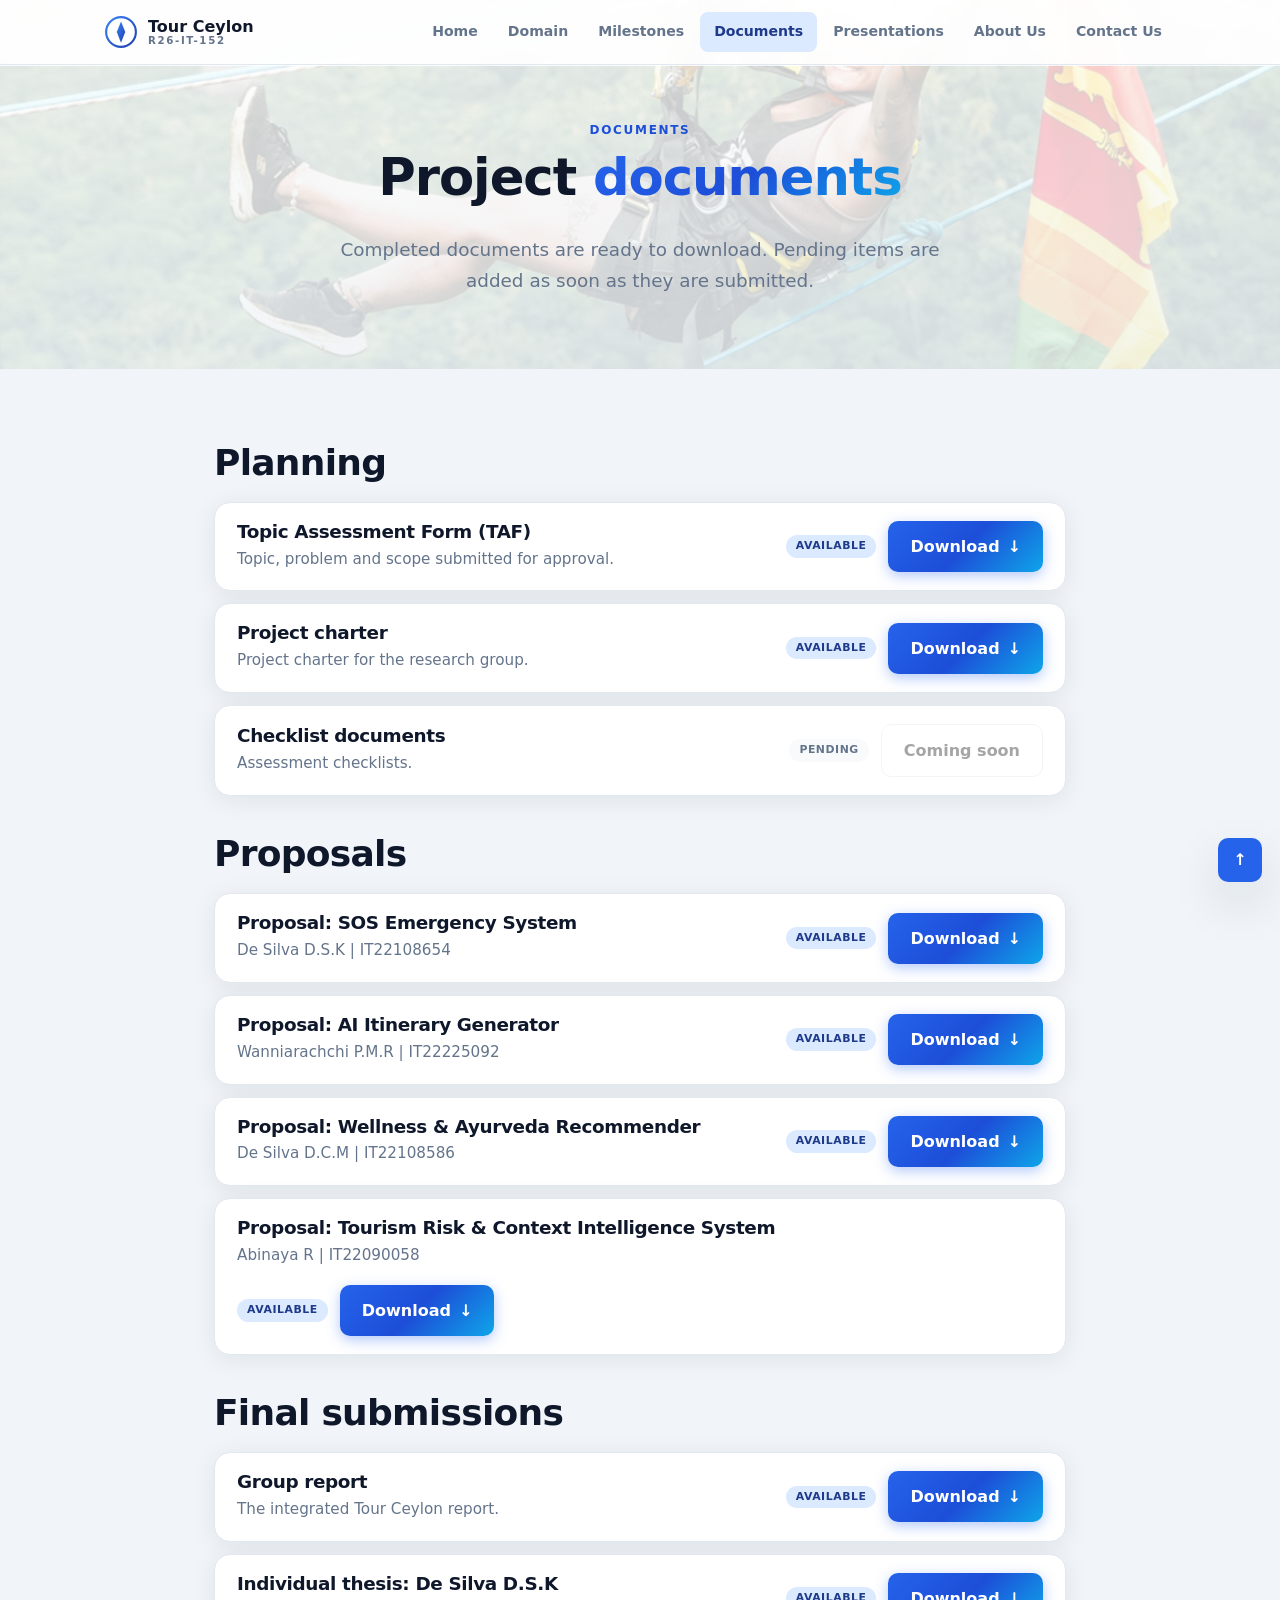
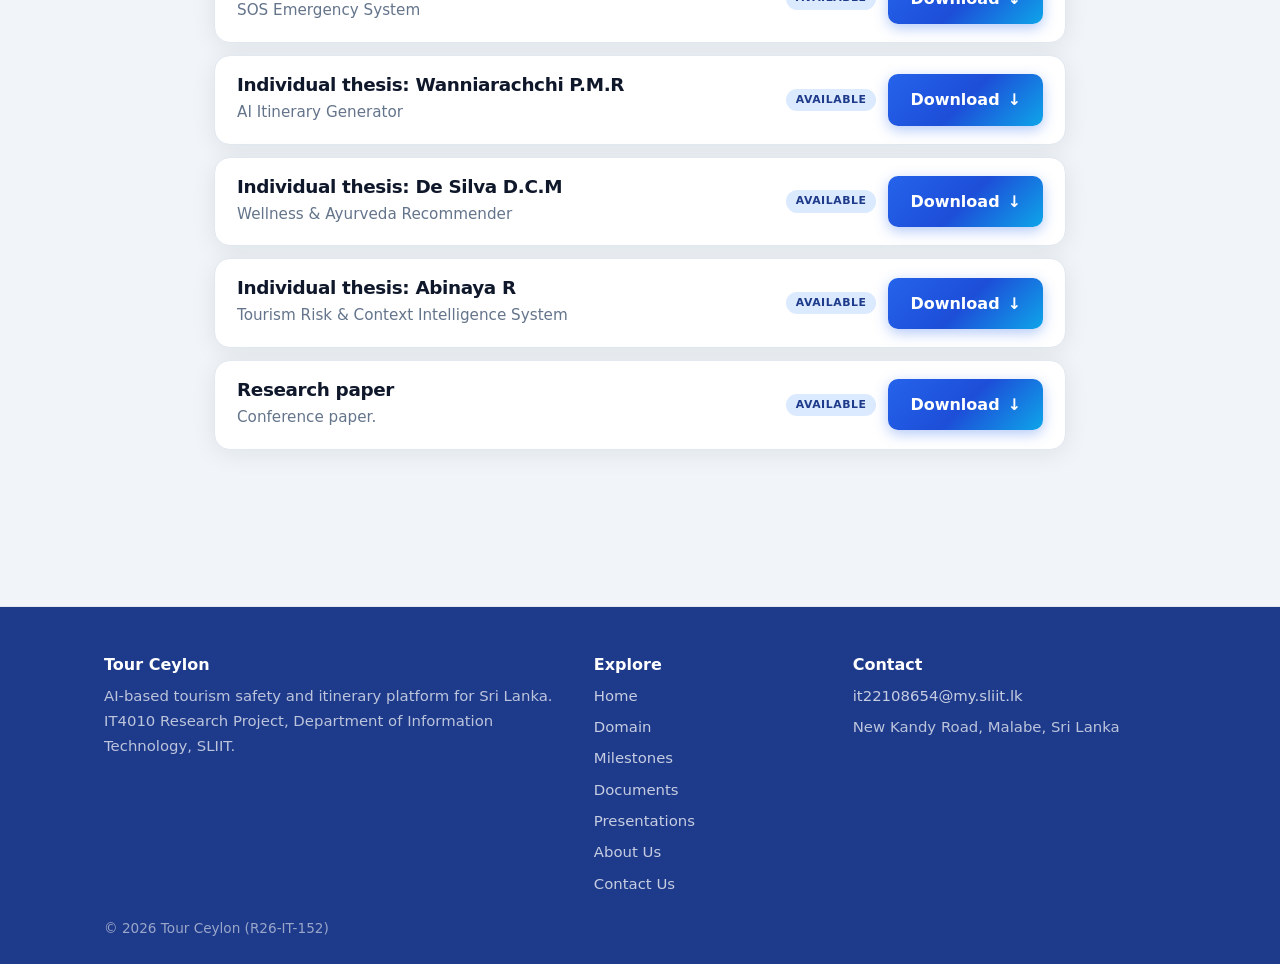
==== documents.html @ 3b264a76 "Tour Ceylon R26-IT-152 academic website" ====
<!DOCTYPE html>
<html lang="en">
<head>
<meta charset="utf-8">
<meta name="viewport" content="width=device-width, initial-scale=1">
<meta name="description" content="Download the Tour Ceylon proposal reports, project documents, individual theses and group report.">
<meta name="theme-color" content="#1d4ed8">
<title>Documents | Tour Ceylon</title>
<link rel="stylesheet" href="css/style.css">
</head>
<body id="top">
<a class="skip" href="#main">Skip to content</a>
<div class="progress" aria-hidden="true"></div>
<input type="checkbox" id="nav-toggle" class="nav-toggle" aria-label="Open or close the menu">
<header class="site-header"><div class="bar">
<a class="brand" href="index.html"><span class="brand-mark"><svg viewBox="0 0 32 32" aria-hidden="true"><defs><linearGradient id="lg" x1="0" y1="0" x2="1" y2="1"><stop offset="0" stop-color="#3b82f6"/><stop offset="1" stop-color="#1e40af"/></linearGradient></defs><circle cx="16" cy="16" r="14" fill="none" stroke="url(#lg)" stroke-width="2"/><path d="M16 6l4 10-4 10-4-10z" fill="url(#lg)"/></svg></span><span class="brand-text">Tour Ceylon<small>R26-IT-152</small></span></a>
<label for="nav-toggle" class="burger"><span></span><span></span><span></span></label>
<nav class="main-nav" aria-label="Main navigation">
<a href="index.html">Home</a>
<a href="domain.html">Domain</a>
<a href="milestones.html">Milestones</a>
<a href="documents.html" class="active" aria-current="page">Documents</a>
<a href="presentations.html">Presentations</a>
<a href="about.html">About Us</a>
<a href="contact.html">Contact Us</a>
</nav>
</div></header>
<main id="main">
<section class="page-hero page-hero-photo page-hero-documents"><div class="page-hero-overlay"></div>
<div class="wrap"><p class="kicker rise">Documents</p><h1 class="rise rise-d1">Project <span class="grad-text">documents</span></h1>
<p class="lead rise rise-d2">Completed documents are ready to download. Pending items are added as soon as they are submitted.</p></div></section>



<section class="block block-tight"><div class="wrap wrap-medium">
<h2 class="reveal">Planning</h2><div class="doc-list"><div class="card doc-row"><div><h3>Topic Assessment Form (TAF)</h3><p class="sub">Topic, problem and scope submitted for approval.</p></div><div class="doc-actions"><span class="chip-s s-done">Available</span><a class="btn" href="files/TAF.pdf" download>Download <span class="arr">&darr;</span></a></div></div>
<div class="card doc-row"><div><h3>Project charter</h3><p class="sub">Project charter for the research group.</p></div><div class="doc-actions"><span class="chip-s s-done">Available</span><a class="btn" href="files/Project_Charter.pdf" download>Download <span class="arr">&darr;</span></a></div></div>
<div class="card doc-row"><div><h3>Checklist documents</h3><p class="sub">Assessment checklists.</p></div><div class="doc-actions"><span class="chip-s s-pend">Pending</span><a class="btn ghost" aria-disabled="true" href="#">Coming soon</a></div></div></div>

<h2 class="reveal">Proposals</h2><div class="doc-list">

<div class="card doc-row"><div><h3>Proposal: SOS Emergency System</h3><p class="sub">De Silva D.S.K | IT22108654</p></div><div class="doc-actions"><span class="chip-s s-done">Available</span><a class="btn" href="files/Proposal_De_Silva_DSK.pdf" download>Download <span class="arr">&darr;</span></a></div></div>

<div class="card doc-row"><div><h3>Proposal: AI Itinerary Generator</h3><p class="sub">Wanniarachchi P.M.R | IT22225092</p></div><div class="doc-actions"><span class="chip-s s-done">Available</span><a class="btn" href="files/Proposal_Wanniarachchi_PMR.pdf" download>Download <span class="arr">&darr;</span></a></div></div>

<div class="card doc-row"><div><h3>Proposal: Wellness &amp; Ayurveda Recommender</h3><p class="sub">De Silva D.C.M | IT22108586</p></div><div class="doc-actions"><span class="chip-s s-done">Available</span><a class="btn" href="files/Proposal_De_Silva_DCM.pdf" download>Download <span class="arr">&darr;</span></a></div></div>

<div class="card doc-row"><div><h3>Proposal: Tourism Risk &amp; Context Intelligence System</h3><p class="sub">Abinaya R | IT22090058</p></div><div class="doc-actions"><span class="chip-s s-done">Available</span><a class="btn" href="files/Proposal_Abinaya_R.pdf" download>Download <span class="arr">&darr;</span></a></div></div>

</div>

<h2 class="reveal">Final submissions</h2><div class="doc-list"><div class="card doc-row"><div><h3>Group report</h3><p class="sub">The integrated Tour Ceylon report.</p></div><div class="doc-actions"><span class="chip-s s-done">Available</span><a class="btn" href="files/R26-IT-152_Group_Draft.pdf" download>Download <span class="arr">&darr;</span></a></div></div>

<div class="card doc-row"><div><h3>Individual thesis: De Silva D.S.K</h3><p class="sub">SOS Emergency System</p></div><div class="doc-actions"><span class="chip-s s-done">Available</span><a class="btn" href="files/IT22108654_De_Silva_D.S.K_Final_Thesis.pdf" download>Download <span class="arr">&darr;</span></a></div></div>

<div class="card doc-row"><div><h3>Individual thesis: Wanniarachchi P.M.R</h3><p class="sub">AI Itinerary Generator</p></div><div class="doc-actions"><span class="chip-s s-done">Available</span><a class="btn" href="files/IT22225092_Wanniarachchi_P.M.R_Final_Thesis.pdf" download>Download <span class="arr">&darr;</span></a></div></div>

<div class="card doc-row"><div><h3>Individual thesis: De Silva D.C.M</h3><p class="sub">Wellness &amp; Ayurveda Recommender</p></div><div class="doc-actions"><span class="chip-s s-done">Available</span><a class="btn" href="files/IT22108586_De_Silva_D.C.M_Final_Thesis.pdf" download>Download <span class="arr">&darr;</span></a></div></div>

<div class="card doc-row"><div><h3>Individual thesis: Abinaya R</h3><p class="sub">Tourism Risk &amp; Context Intelligence System</p></div><div class="doc-actions"><span class="chip-s s-done">Available</span><a class="btn" href="files/IT22090058_Abinaya_R_Final_Thesis.pdf" download>Download <span class="arr">&darr;</span></a></div></div>

<div class="card doc-row"><div><h3>Research paper</h3><p class="sub">Conference paper.</p></div><div class="doc-actions"><span class="chip-s s-done">Available</span><a class="btn" href="files/Research_Paper.pdf" download>Download <span class="arr">&darr;</span></a></div></div></div>
</div></section>




</main>
<a class="to-top" href="#top" aria-label="Back to top">&uarr;</a>
<footer class="site-footer"><div class="foot">
<div class="foot-col"><strong>Tour Ceylon</strong><span>AI-based tourism safety and itinerary platform for Sri Lanka. IT4010 Research Project, Department of Information Technology, SLIIT.</span></div>
<div class="foot-col"><strong>Explore</strong><a href="index.html">Home</a>
<a href="domain.html">Domain</a>
<a href="milestones.html">Milestones</a>
<a href="documents.html">Documents</a>
<a href="presentations.html">Presentations</a>
<a href="about.html">About Us</a>
<a href="contact.html">Contact Us</a></div>
<div class="foot-col"><strong>Contact</strong><a href="mailto:it22108654@my.sliit.lk">it22108654@my.sliit.lk</a><span>New Kandy Road, Malabe, Sri Lanka</span></div>
</div><div class="copy">&copy; 2026 Tour Ceylon (R26-IT-152)</div></footer>
</body>
</html>
---- css/style.css ----
@view-transition{navigation:auto}
@property --n{syntax:"<integer>";inherits:false;initial-value:0}
@property --angle{syntax:"<angle>";inherits:false;initial-value:0deg}
:root{
--bg:#f1f5f9;
--bg2:#ffffff;
--surface:#ffffff;
--surface-2:#f8fafc;
--line:#e2e8f0;
--text:#0f172a;
--muted:#64748b;
--accent-text:#1d4ed8;
--blue:#2563eb;
--blue-dark:#1e3a8a;
--blue-light:#dbeafe;
--teal:#0ea5e9;
--amber:#d97706;
--rose:#e11d48;
--violet:#6366f1;
--grad:linear-gradient(135deg,#2563eb 0%,#1d4ed8 50%,#0ea5e9 100%);
--radius:16px;
--shadow:0 4px 24px rgba(15,23,42,.08);
--shadow-lg:0 20px 50px rgba(15,23,42,.12);
--ease:cubic-bezier(.2,.8,.2,1);
--header-h:72px;
color-scheme:light
}
*,*::before,*::after{box-sizing:border-box}
html{scroll-behavior:smooth;scroll-padding-top:100px}
body{margin:0;font-family:"Segoe UI Variable Text","Segoe UI",system-ui,-apple-system,Roboto,Helvetica,Arial,sans-serif;background:var(--bg);color:var(--text);line-height:1.7;overflow-x:hidden}
main{display:block;padding-top:var(--header-h)}
img,svg{max-width:100%}
a{color:var(--accent-text)}
h1,h2,h3{line-height:1.2;letter-spacing:-.02em;margin:0 0 .5em;color:var(--text)}
h2{font-size:clamp(1.55rem,3.5vw,2.25rem)}
h3{font-size:1.15rem}
p{margin:0 0 1em}
ul{padding-left:1.2em}
li{margin:.45em 0}
.wrap{max-width:1120px;margin:auto;padding:0 24px}
section.block{padding:72px 0}
.kicker{color:var(--accent-text);font-weight:700;letter-spacing:.14em;text-transform:uppercase;font-size:.75rem;margin:0 0 .55em}
.sub{color:var(--muted);max-width:680px}
.sub.center{margin-left:auto;margin-right:auto;text-align:center}
.skip{position:absolute;left:-999px;top:8px;z-index:120;background:var(--bg2);color:var(--text);padding:8px 14px;border-radius:8px;border:1px solid var(--line)}
.skip:focus{left:8px}
.todo{background:#fffbeb;border:1px dashed #f59e0b;color:#b45309;padding:1px 9px;border-radius:7px;font-size:.84em;font-weight:600}

/* utilities (no inline styles in HTML) */
.rise-d1{--d:1}
.rise-d2{--d:2}
.rise-d3{--d:3}
.block-tight{padding-top:24px}
.block-flush-top{padding-top:0}
.block-flush{padding-top:0}
.section-gap{margin-top:3.5rem}
.section-gap-sm{margin-top:1rem}
.card-spaced{margin-top:16px}
.todo-block{margin-top:14px}
.wrap.wrap-narrow{max-width:860px}
.wrap.wrap-medium{max-width:900px}
.team-spaced{margin-top:20px}
.team-supervisors{margin-top:20px;max-width:620px}
.chips-spaced{margin-top:14px}
.contact-aside{display:grid;gap:18px;align-content:start}
.count-to-4{--to:4}
.count-to-197{--to:197}
.card-accent-1{--c:#2563eb}
.card-accent-2{--c:#0ea5e9}
.card-accent-3{--c:#6366f1}
.card-accent-4{--c:#14b8a6}

/* scroll progress */
.progress{position:fixed;inset:0 0 auto 0;height:3px;background:var(--grad);transform-origin:0 50%;transform:scaleX(0);z-index:110}
@supports (animation-timeline:scroll()){.progress{animation:grow linear both;animation-timeline:scroll(root)}@keyframes grow{to{transform:scaleX(1)}}}

/* header */
.site-header{position:fixed;top:0;left:0;right:0;z-index:100;background:rgba(255,255,255,.92);backdrop-filter:blur(12px);-webkit-backdrop-filter:blur(12px);border-bottom:1px solid var(--line);box-shadow:0 1px 0 rgba(255,255,255,.8)}
.bar{max-width:1120px;margin:auto;display:flex;align-items:center;justify-content:space-between;gap:12px;padding:12px 24px}
.brand{display:flex;align-items:center;gap:10px;color:var(--text);text-decoration:none;font-weight:800}
.brand-mark svg{width:34px;height:34px;display:block}
.brand-text{line-height:1.1}
.brand-text small{display:block;font-weight:600;font-size:.64rem;letter-spacing:.16em;color:var(--muted)}
.main-nav{display:flex;gap:2px;flex-wrap:wrap;justify-content:flex-end}
.main-nav a{position:relative;padding:8px 14px;border-radius:8px;color:var(--muted);text-decoration:none;font-size:.88rem;font-weight:600;transition:color .2s,background .2s}
.main-nav a:hover,.main-nav a.active{color:var(--blue-dark);background:var(--blue-light)}
.nav-toggle{position:absolute;opacity:0;pointer-events:none}
.burger{display:none;width:44px;height:44px;border-radius:10px;cursor:pointer;flex-direction:column;justify-content:center;align-items:center;gap:5px;background:var(--surface-2);border:1px solid var(--line)}
.burger span{display:block;width:20px;height:2px;background:var(--text);border-radius:2px;transition:transform .35s var(--ease),opacity .2s}
.nav-toggle:focus-visible~.site-header .burger{outline:2px solid var(--blue)}
@media(max-width:900px){
.burger{display:flex}
.main-nav{position:absolute;top:calc(100% + 0px);left:0;right:0;flex-direction:column;padding:12px 16px 16px;background:var(--bg2);border-bottom:1px solid var(--line);box-shadow:var(--shadow-lg);opacity:0;visibility:hidden;transform:translateY(-8px);transition:all .3s var(--ease)}
.main-nav a{padding:12px 16px}
.nav-toggle:checked~.site-header .main-nav{opacity:1;visibility:visible;transform:none}
.nav-toggle:checked~.site-header .burger span:nth-child(1){transform:translateY(7px) rotate(45deg)}
.nav-toggle:checked~.site-header .burger span:nth-child(2){opacity:0}
.nav-toggle:checked~.site-header .burger span:nth-child(3){transform:translateY(-7px) rotate(-45deg)}
}

/* heroes & photo backgrounds */
.hero,.page-hero{position:relative;display:grid;place-items:center;text-align:center;overflow:hidden;isolation:isolate;color:var(--text)}
.hero{min-height:calc(100svh - var(--header-h));padding:80px 24px 72px;margin-top:calc(-1 * var(--header-h))}
.page-hero{padding:56px 24px 48px;margin-top:calc(-1 * var(--header-h));padding-top:calc(var(--header-h) + 48px)}
.hero-photo,.page-hero-photo,.section-photo,.cta-photo{background-size:cover;background-position:center;background-repeat:no-repeat}
.hero-photo{background-image:url(../images/bg/homebg.jpeg);background-position:center 35%}
.page-hero-photo{background-image:url(../images/bg/img.jpeg)}
.page-hero-milestones{background-image:url(../images/bg/milstone.png)}
.page-hero-documents{background-image:url(../images/bg/doc.jpeg)}
.page-hero-about{background-image:url(../images/bg/about.jpeg)}
.page-hero-contact{background-image:url(../images/bg/contact.jpeg)}
.section-photo{position:relative;isolation:isolate;overflow:hidden;background-image:url(../images/bg/features.jpg)}
.cta-photo{position:relative;isolation:isolate;overflow:hidden}
.cta-photo{background-image:url(../images/bg/cta.jpg)}
.hero-overlay,.page-hero-overlay,.section-photo-overlay,.cta-overlay{position:absolute;inset:0;z-index:0;pointer-events:none}
.hero-overlay{background:rgba(15,23,42,.25)}
.hero.hero-photo .hero-inner{max-width:760px;padding:40px 32px 44px;background:#ffffff;border-radius:20px;border:1px solid #cbd5e1;box-shadow:0 24px 60px rgba(15,23,42,.18)}
.hero.hero-photo h1{color:#0f172a}
.hero.hero-photo .lead{color:#1e293b;font-weight:500}
.hero.hero-photo .eyebrow{background:#f8fafc;border-color:#94a3b8;color:#1d4ed8}
.hero.hero-photo .grad-text{background:none;color:#2563eb;-webkit-text-fill-color:currentColor}
.hero.hero-photo .btn{background:#2563eb;background-image:none;color:#fff;box-shadow:0 4px 14px rgba(37,99,235,.45)}
.hero.hero-photo .btn:hover{background:#1d4ed8}
.hero.hero-photo .btn.ghost{color:#1e3a8a;border:2px solid #64748b;background:#fff;box-shadow:none}
.hero.hero-photo .btn.ghost:hover{background:#eff6ff;border-color:#2563eb;color:#1d4ed8}
.page-hero-overlay{background:linear-gradient(180deg,rgba(255,255,255,.78),rgba(241,245,249,.85))}
.section-photo-overlay{background:linear-gradient(180deg,rgba(255,255,255,.94) 0%,rgba(248,250,252,.96) 50%,rgba(241,245,252,.95) 100%)}
.section-photo .kicker{color:#1d4ed8}
.section-photo h2{color:#0f172a}
.section-photo .sub{color:#334155}
.cta-overlay{background:linear-gradient(135deg,rgba(30,58,138,.88),rgba(37,99,235,.82))}
.hero-inner,.page-hero .wrap,.section-photo .wrap,.cta-inner{position:relative;z-index:1}
.page-hero h1{font-size:clamp(2rem,5vw,3.2rem)}
.hero h1{font-size:clamp(2.4rem,6vw,4.2rem);line-height:1.05;letter-spacing:-.03em;margin:16px 0 14px}
.hero.hero-photo h1{color:#0f172a}
.lead{max-width:640px;margin:0 auto 24px;color:var(--muted);font-size:clamp(1rem,2vw,1.15rem)}
.section-light{background:var(--bg2);border-block:1px solid var(--line)}
.rise{opacity:1;animation:rise .85s var(--ease) forwards;animation-delay:calc(var(--d,0) * 100ms)}
@keyframes rise{from{opacity:0;transform:translateY(20px)}to{opacity:1;transform:none}}
.hero-cta{display:flex;gap:12px;justify-content:center;flex-wrap:wrap;margin-top:8px}
.cue{position:absolute;bottom:24px;left:50%;width:24px;height:38px;border:2px solid var(--line);border-radius:12px;transform:translateX(-50%);z-index:1}
.cue::after{content:"";position:absolute;top:7px;left:50%;width:4px;height:7px;margin-left:-2px;border-radius:2px;background:var(--blue);animation:wheel 1.8s infinite}
@keyframes wheel{0%{opacity:1;transform:translateY(0)}100%{opacity:0;transform:translateY(12px)}}
.eyebrow{display:inline-flex;align-items:center;gap:8px;padding:6px 14px;border-radius:999px;border:1px solid var(--line);background:var(--surface);font-size:.72rem;letter-spacing:.12em;text-transform:uppercase;color:var(--accent-text);font-weight:700;box-shadow:var(--shadow)}
.dot{width:7px;height:7px;border-radius:50%;background:var(--blue);animation:pulse 2s infinite}
@keyframes pulse{0%{box-shadow:0 0 0 0 rgba(37,99,235,.45)}70%{box-shadow:0 0 0 8px rgba(37,99,235,0)}100%{box-shadow:0 0 0 0 rgba(37,99,235,0)}}
.grad-text{background:var(--grad);-webkit-background-clip:text;background-clip:text;color:transparent}

/* buttons */
.btn{display:inline-flex;align-items:center;gap:8px;padding:12px 22px;border-radius:10px;font-weight:700;text-decoration:none;color:#fff;background:var(--grad);box-shadow:0 4px 14px rgba(37,99,235,.35);transition:transform .25s var(--ease),box-shadow .25s}
.btn:hover{transform:translateY(-2px);box-shadow:0 8px 22px rgba(37,99,235,.4)}
.btn.ghost{background:var(--surface);color:var(--blue-dark);border:1px solid var(--line);box-shadow:none}
.btn.ghost:hover{border-color:var(--blue);background:var(--blue-light)}
.btn.ghost.on-dark{background:rgba(255,255,255,.12);color:#fff;border-color:rgba(255,255,255,.35)}
.btn.ghost.on-dark:hover{background:rgba(255,255,255,.2)}
.btn-submit{border:0;cursor:pointer;font:inherit;font-weight:700;justify-self:start}
.btn[aria-disabled=true]{opacity:.45;pointer-events:none;filter:grayscale(1)}
.arr{display:inline-block;transition:transform .3s var(--ease)}
.btn:hover .arr{transform:translateX(4px)}

/* marquee */
.marquee{overflow:hidden;border-block:1px solid var(--line);padding:14px 0;background:var(--bg2)}
.track{display:flex;gap:12px;width:max-content;animation:marq 32s linear infinite}
.marquee:hover .track{animation-play-state:paused}
.chip{padding:7px 18px;border-radius:999px;border:1px solid var(--line);background:var(--surface-2);white-space:nowrap;color:var(--muted);font-weight:600;font-size:.88rem}
@keyframes marq{to{transform:translateX(-50%)}}
.chips{display:flex;flex-wrap:wrap;gap:10px}

/* scroll reveal */
@supports (animation-timeline:view()){
.reveal{animation:reveal linear both;animation-timeline:view();animation-range:entry 0% entry 35%}
@keyframes reveal{from{opacity:0;transform:translateY(32px)}to{opacity:1;transform:none}}
}
.stats{display:grid;grid-template-columns:repeat(auto-fit,minmax(200px,1fr));gap:16px}
.stat{padding:24px 20px;border-radius:var(--radius);background:var(--surface);border:1px solid var(--line);text-align:center;box-shadow:var(--shadow)}
.stat b{display:block;font-size:clamp(2rem,4vw,2.8rem);line-height:1.1;color:var(--blue-dark)}
.stat span{color:var(--muted);font-size:.9rem}
.count{counter-reset:num var(--n);animation:cnt 2.4s var(--ease) both}
.count::after{content:counter(num) attr(data-suffix)}
@keyframes cnt{to{--n:var(--to)}}
@supports (animation-timeline:view()){.count{animation:cnt linear both;animation-timeline:view();animation-range:entry 15% entry 100%}}

/* cards */
.split{display:grid;grid-template-columns:1fr 1.1fr;gap:36px;align-items:center}
@media(max-width:820px){.split{grid-template-columns:1fr}}
.cards{display:grid;grid-template-columns:repeat(auto-fit,minmax(240px,1fr));gap:18px;margin-top:28px}
.card{position:relative;padding:24px;border-radius:var(--radius);background:var(--surface);border:1px solid var(--line);box-shadow:var(--shadow);transition:transform .35s var(--ease),box-shadow .35s}
.card:hover{transform:translateY(-6px);box-shadow:var(--shadow-lg)}
.card p{color:var(--muted);margin-bottom:.75em;font-size:.95rem}
.glow::before{content:"";position:absolute;inset:-1px;border-radius:inherit;padding:1.5px;background:conic-gradient(from var(--angle),transparent 0 55%,var(--blue),var(--teal),var(--violet),transparent 92%);-webkit-mask:linear-gradient(#000 0 0) content-box,linear-gradient(#000 0 0);-webkit-mask-composite:xor;mask-composite:exclude;opacity:0;transition:opacity .35s;animation:spin 4s linear infinite;pointer-events:none}
.glow:hover::before{opacity:1}
@keyframes spin{to{--angle:360deg}}
.ico-wrap{width:50px;height:50px;border-radius:12px;display:grid;place-items:center;margin-bottom:14px;color:var(--c,var(--blue));background:color-mix(in srgb,var(--c,var(--blue)) 12%,white);border:1px solid color-mix(in srgb,var(--c,var(--blue)) 28%,transparent)}
.ico{width:26px;height:26px;fill:none;stroke:currentColor;stroke-width:1.8;stroke-linecap:round;stroke-linejoin:round}
.tag{display:inline-block;padding:3px 12px;border-radius:999px;font-size:.76rem;font-weight:700;background:var(--blue-light);border:1px solid rgba(37,99,235,.15);color:var(--blue-dark)}

/* flow */
.flow{display:grid;grid-template-columns:repeat(auto-fit,minmax(200px,1fr));gap:18px;counter-reset:step;margin-top:24px}
.step{position:relative;padding:22px;border-radius:var(--radius);background:var(--surface);border:1px solid var(--line);box-shadow:var(--shadow)}
.step::before{counter-increment:step;content:counter(step,decimal-leading-zero);display:block;font-weight:800;font-size:1.8rem;color:var(--blue);opacity:.35;margin-bottom:4px}
.step p{color:var(--muted);margin:0;font-size:.93rem}
.step h3{font-size:1.05rem;margin-bottom:.4em}

/* bars & notes */
.bars{display:grid;gap:18px;margin:24px 0}
.bar-row{display:grid;grid-template-columns:minmax(130px,240px) 1fr 64px;gap:14px;align-items:center;font-size:.93rem}
@media(max-width:620px){.bar-row{grid-template-columns:1fr 56px}.bar-row .track-bar{grid-column:1/-1;order:3}}
.track-bar{height:12px;border-radius:99px;background:var(--surface-2);overflow:hidden;border:1px solid var(--line)}
.fill{height:100%;width:var(--w);border-radius:inherit;background:var(--grad);transform-origin:left;animation:fillx 1.4s var(--ease) both}
.fill.warn{background:linear-gradient(90deg,#f59e0b,#e11d48)}
@keyframes fillx{from{transform:scaleX(0)}}
@supports (animation-timeline:view()){.fill{animation:fillx linear both;animation-timeline:view();animation-range:entry 10% entry 90%}}
.bar-row b{text-align:right}
.note{border-left:4px solid var(--amber);background:#fffbeb;padding:12px 16px;border-radius:0 10px 10px 0;color:var(--muted);font-size:.93rem}
.cta{position:relative;padding:56px 28px;text-align:center;border-radius:var(--radius);overflow:hidden;color:#fff;border:1px solid rgba(255,255,255,.2)}
.cta h2{color:#fff}
.cta .sub{color:rgba(255,255,255,.88)}

/* tabs */
.tabs>input{position:absolute;opacity:0;pointer-events:none}
.tab-list{display:flex;flex-wrap:wrap;justify-content:center;gap:6px;padding:6px;border-radius:12px;background:var(--surface-2);border:1px solid var(--line);width:fit-content;max-width:100%;margin:0 auto 28px}
.tab-list label{padding:9px 18px;border-radius:8px;cursor:pointer;color:var(--muted);font-weight:700;font-size:.88rem;transition:all .25s}
.tab-list label:hover{color:var(--text);background:var(--surface)}
#t1:checked~.tab-list label[for=t1],#t2:checked~.tab-list label[for=t2],#t3:checked~.tab-list label[for=t3],#t4:checked~.tab-list label[for=t4]{background:var(--blue);color:#fff}
.panel{display:none}
#t1:checked~.panels #p1,#t2:checked~.panels #p2,#t3:checked~.panels #p3,#t4:checked~.panels #p4{display:block;animation:drop .45s var(--ease)}
.panel-head{margin-bottom:16px}
.panel-head h2{margin-top:8px}
details.dd{border-radius:var(--radius);background:var(--surface);border:1px solid var(--line);overflow:hidden;margin:10px 0;box-shadow:var(--shadow)}
details.dd[open]{border-color:color-mix(in srgb,var(--blue) 40%,transparent)}
details.dd summary{list-style:none;cursor:pointer;display:flex;align-items:center;justify-content:space-between;gap:12px;padding:16px 20px;font-weight:700;transition:background .2s}
details.dd summary::-webkit-details-marker{display:none}
details.dd summary:hover{background:var(--surface-2)}
details.dd summary::after{content:"+";font-size:1.5rem;line-height:1;color:var(--blue);transition:transform .35s var(--ease)}
details.dd[open] summary::after{transform:rotate(135deg)}
details.dd .inner{padding:4px 20px 18px;animation:drop .35s var(--ease)}
details.dd .inner p,details.dd .inner li{color:var(--muted)}
details.dd .inner strong{color:var(--text)}
@keyframes drop{from{opacity:0;transform:translateY(-6px)}}
.sum-left{display:flex;align-items:center;gap:12px;flex-wrap:wrap}
.chip-s{font-size:.68rem;padding:2px 10px;border-radius:99px;font-weight:800;letter-spacing:.05em;text-transform:uppercase}
.s-done{background:var(--blue-light);color:var(--blue-dark)}
.s-next{background:#fffbeb;color:#b45309}
.s-pend{background:var(--surface-2);color:var(--muted)}
.kv{display:grid;grid-template-columns:110px 1fr;gap:8px 16px;margin:0}
.kv dt{font-weight:700;color:var(--text)}
.kv dd{margin:0;color:var(--muted)}

/* timeline */
.timeline{position:relative;padding-left:46px;margin-top:20px}
.timeline::before,.timeline::after{content:"";position:absolute;left:12px;top:6px;bottom:6px;width:3px;border-radius:3px}
.timeline::before{background:var(--line)}
.timeline::after{background:var(--grad);transform-origin:top}
@supports (animation-timeline:view()){.timeline::after{animation:tl linear both;animation-timeline:view();animation-range:entry 25% exit 55%}@keyframes tl{from{transform:scaleY(0)}to{transform:scaleY(1)}}}
.tl-item{position:relative;margin-bottom:6px}
.tl-item::before{content:"";position:absolute;left:-43px;top:19px;width:16px;height:16px;border-radius:50%;background:var(--bg2);border:3px solid var(--blue);z-index:1}
.tl-item.next::before{border-color:var(--amber);animation:pulse 2s infinite}
.tl-item.later::before{border-color:var(--line)}

/* documents */
.doc-list{display:grid;gap:12px;margin:18px 0 36px}
.doc-row{display:flex;align-items:center;justify-content:space-between;gap:16px;flex-wrap:wrap;padding:18px 22px}
.doc-row h3{margin:0 0 .2em}
.doc-row p{margin:0}
.doc-actions{display:flex;align-items:center;gap:12px}

/* team */
.team{display:grid;grid-template-columns:repeat(auto-fit,minmax(230px,1fr));gap:18px}
.person{text-align:center}
.avatar{width:96px;height:96px;margin:0 auto 14px;border-radius:50%;display:grid;place-items:center;overflow:hidden;font-weight:800;font-size:1.5rem;color:var(--text);border:3px solid var(--blue-light);box-shadow:0 0 0 2px var(--blue)}
.avatar img{width:100%;height:100%;object-fit:cover;display:block}
.person .role{color:var(--accent-text);font-size:.84rem;font-weight:700;margin-bottom:.3em}
.person p{margin:.2em 0;font-size:.9rem;color:var(--muted)}
.person a{color:var(--accent-text)}

/* contact */
.contact{display:grid;grid-template-columns:1fr 1.1fr;gap:22px}
@media(max-width:820px){.contact{grid-template-columns:1fr}}
.form{display:grid;gap:14px}
.form label{font-weight:700;font-size:.9rem;color:var(--text)}
.form input,.form textarea{width:100%;margin-top:6px;padding:12px 14px;border-radius:10px;border:1px solid var(--line);background:var(--surface-2);color:var(--text);font:inherit;transition:border-color .2s,box-shadow .2s}
.form input:focus,.form textarea:focus{outline:none;border-color:var(--blue);box-shadow:0 0 0 3px rgba(37,99,235,.15)}
pre.tpl{white-space:pre-wrap;font-family:inherit;margin:0;padding:14px;border-radius:10px;border:1px dashed var(--line);background:var(--surface-2);color:var(--muted);font-size:.88rem}

/* footer */
.site-footer{margin-top:48px;border-top:1px solid var(--line);background:var(--blue-dark);color:rgba(255,255,255,.85)}
.foot{max-width:1120px;margin:auto;padding:44px 24px 20px;display:grid;grid-template-columns:2fr 1fr 1.4fr;gap:28px}
@media(max-width:760px){.foot{grid-template-columns:1fr}}
.foot-col{display:flex;flex-direction:column;gap:6px;font-size:.93rem}
.foot-col strong{color:#fff;font-size:1rem}
.foot-col a{color:rgba(255,255,255,.75);text-decoration:none;transition:color .2s}
.foot-col a:hover{color:#fff}
.foot-col span{color:rgba(255,255,255,.7)}
.copy{max-width:1120px;margin:auto;padding:0 24px 24px;color:rgba(255,255,255,.55);font-size:.85rem}
.to-top{position:fixed;right:18px;bottom:18px;width:44px;height:44px;display:grid;place-items:center;border-radius:10px;background:var(--blue);color:#fff;text-decoration:none;font-weight:800;box-shadow:var(--shadow-lg);z-index:90}
.to-top:hover{background:var(--blue-dark)}
@supports (animation-timeline:scroll()){.to-top{animation:topin linear both;animation-timeline:scroll(root);animation-range:300px 620px}@keyframes topin{from{opacity:0;pointer-events:none;transform:translateY(20px)}to{opacity:1;pointer-events:auto;transform:none}}}

@media (prefers-reduced-motion:reduce){
*,*::before,*::after{animation-duration:.001ms!important;animation-iteration-count:1!important;transition-duration:.001ms!important;scroll-behavior:auto!important}
.reveal,.fill,.timeline::after,.to-top{animation:none!important}
.rise{opacity:1!important;transform:none!important}
.count{animation:none!important;--n:var(--to)}
.progress{display:none}
}

/* ===== Photo gallery strip ===== */
.photo-strip{
  overflow:hidden;
  padding:3.5rem 0 3rem;
  -webkit-mask-image:linear-gradient(90deg,transparent,#000 6%,#000 94%,transparent);
          mask-image:linear-gradient(90deg,transparent,#000 6%,#000 94%,transparent);
}
.photo-track{
  display:flex;
  align-items:center;
  width:max-content;
  animation:photo-scroll 50s linear infinite;
}
.photo-strip:hover .photo-track{animation-play-state:paused}
.photo-track figure{
  position:relative;
  flex:0 0 auto;
  width:400px;
  height:270px;
  margin:0 1.5rem 0 0;
  border-radius:20px;
  overflow:hidden;
  cursor:pointer;
  box-shadow:0 12px 30px rgba(15,23,42,.2);
  transition:transform .5s cubic-bezier(.34,1.56,.64,1),box-shadow .5s ease,filter .5s ease,opacity .5s ease;
}
/* anith photos dim wenawa */
.photo-strip:hover .photo-track figure{
  filter:grayscale(.4) brightness(.75);
  opacity:.75;
  transform:scale(.96);
}
/* point karapu photo eka highlight wenawa */
.photo-strip:hover .photo-track figure:hover{
  filter:none;
  opacity:1;
  transform:translateY(-18px) scale(1.1);
  box-shadow:0 30px 60px rgba(15,23,42,.38),0 0 0 4px #2563eb,0 0 40px 8px rgba(37,99,235,.45);
  z-index:3;
}
.photo-track img{
  width:100%;
  height:100%;
  object-fit:cover;
  display:block;
  transition:transform .8s ease;
}
.photo-track figure:hover img{transform:scale(1.1)}
/* light shine effect eka */
.photo-track figure::after{
  content:"";
  position:absolute;
  top:0;
  left:-75%;
  width:50%;
  height:100%;
  background:linear-gradient(120deg,transparent,rgba(255,255,255,.45),transparent);
  transform:skewX(-20deg);
  pointer-events:none;
}
.photo-track figure:hover::after{animation:photo-shine .9s ease}
@keyframes photo-shine{
  to{left:130%}
}
@keyframes photo-scroll{
  from{transform:translateX(0)}
  to{transform:translateX(-50%)}
}
@media (max-width:640px){
  .photo-strip{padding:2.5rem 0 2rem}
  .photo-track figure{width:270px;height:180px;margin-right:1rem}
}
@media (prefers-reduced-motion:reduce){
  .photo-track{animation:none!important}
  .photo-strip{overflow-x:auto}
}
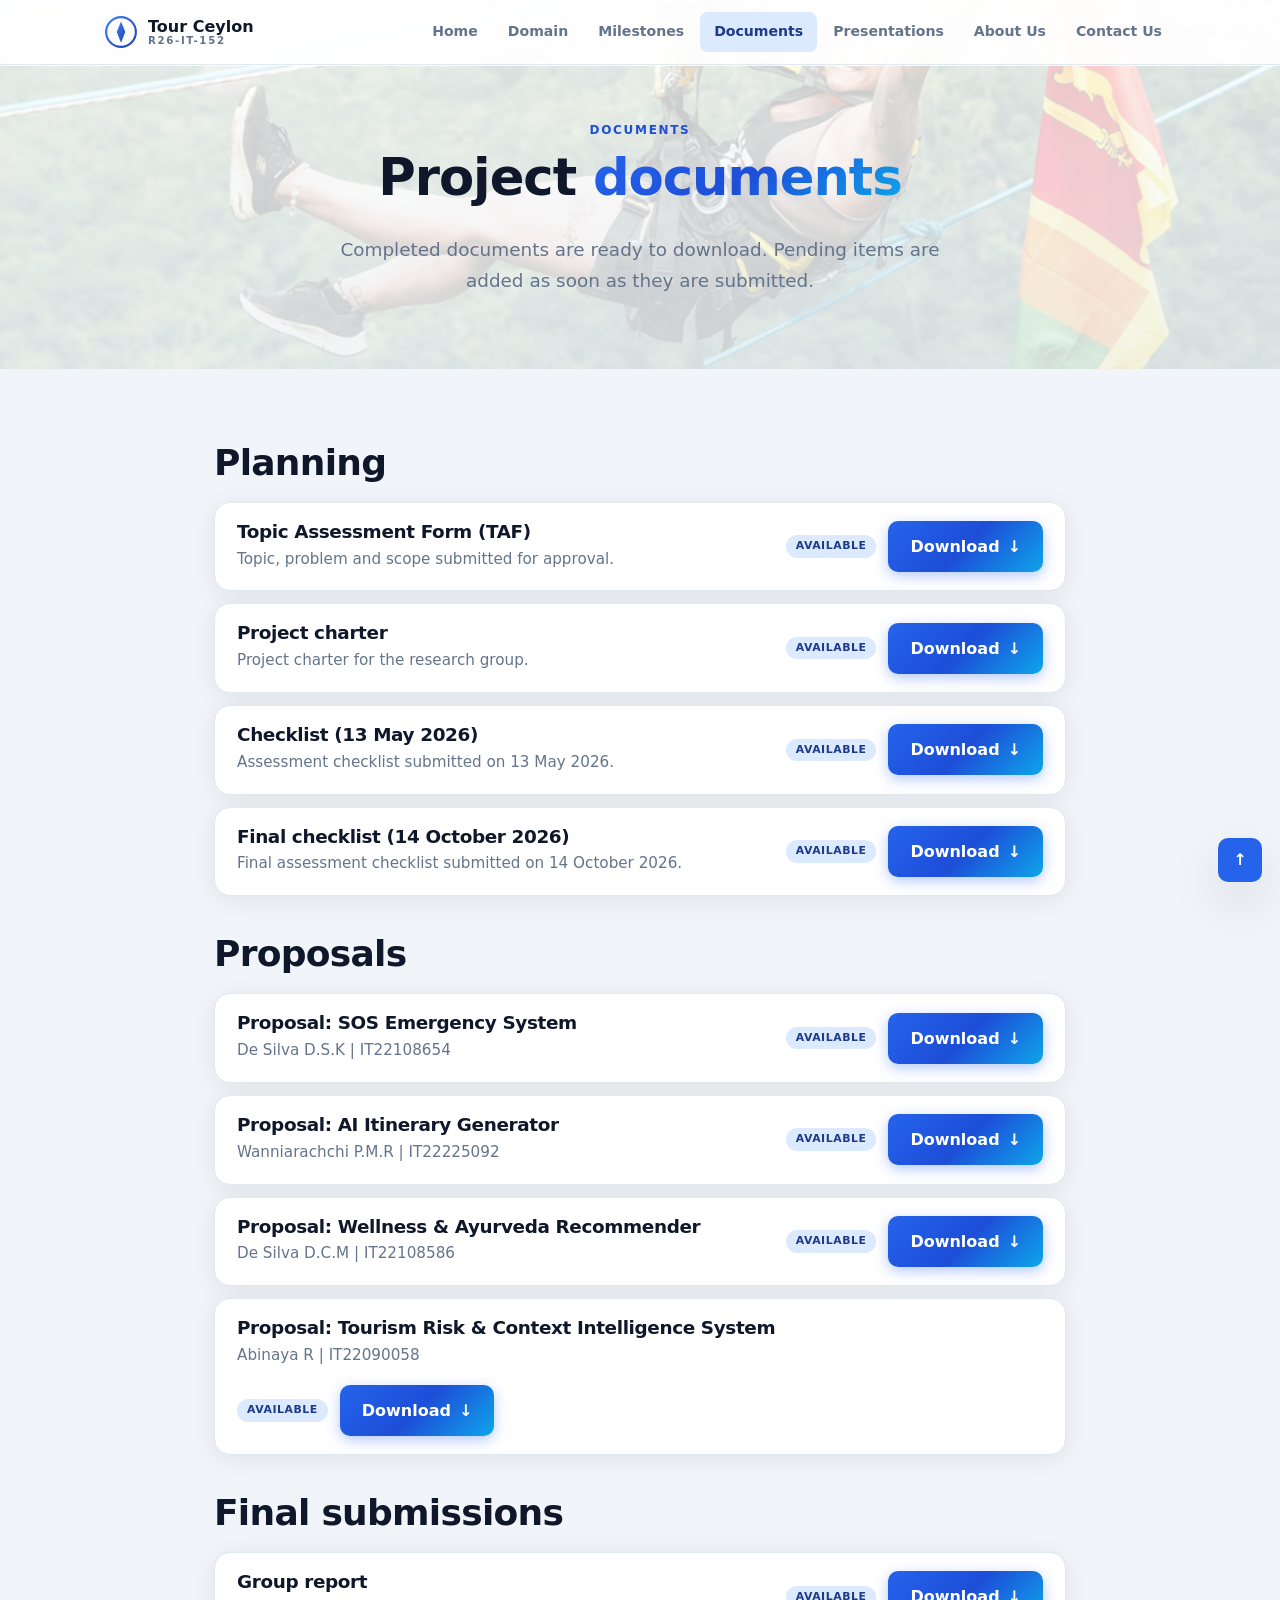
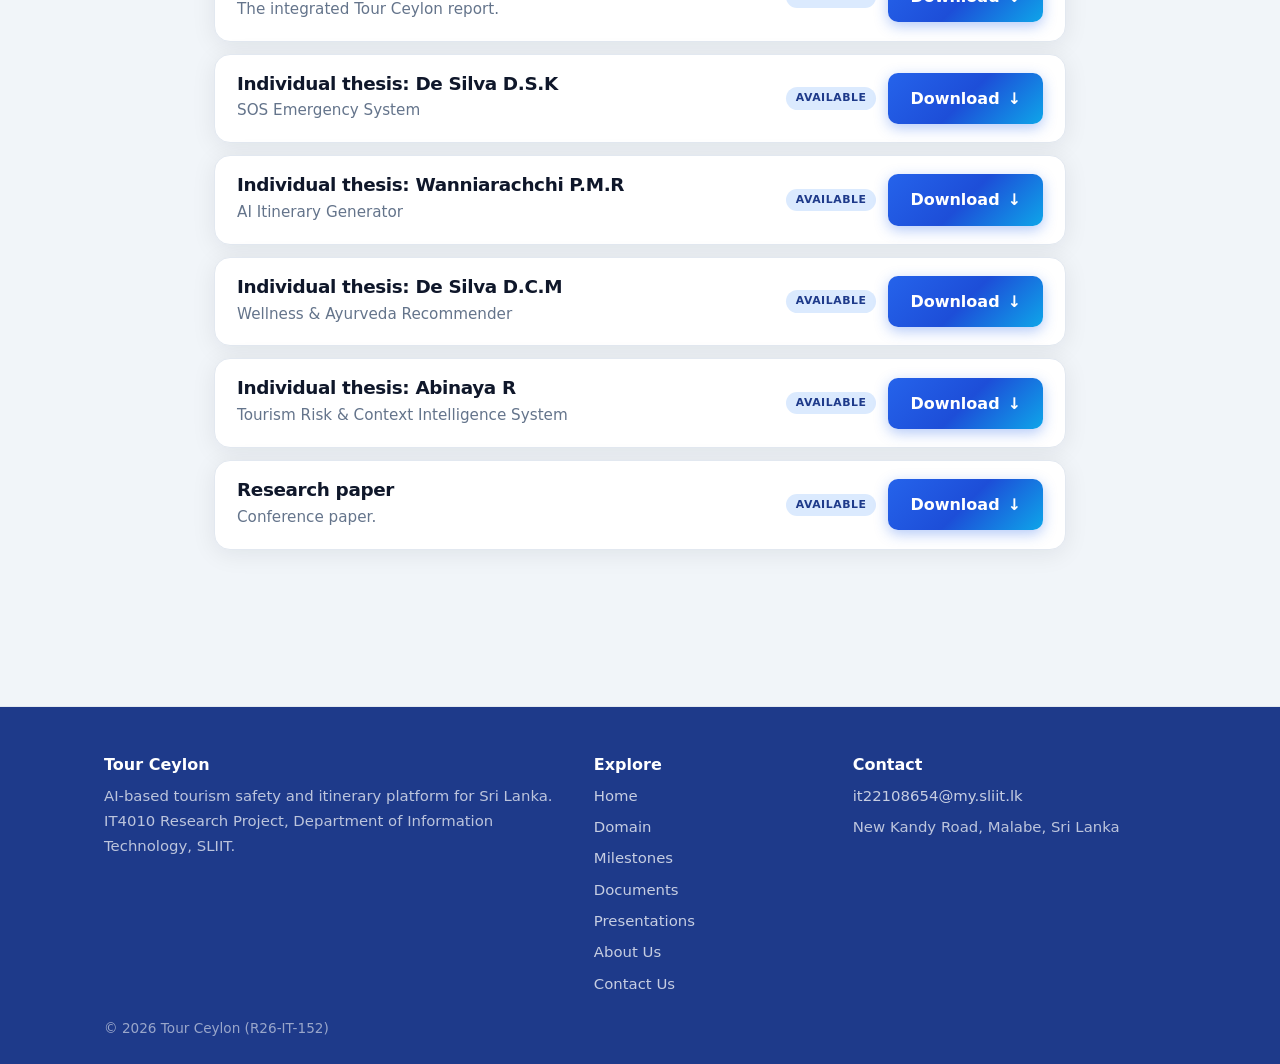
==== commit bbfea682: "Rename checklist files and link them on the Documents page" ====
--- a/documents.html
+++ b/documents.html
@@ -35,7 +35,10 @@
 <section class="block block-tight"><div class="wrap wrap-medium">
 <h2 class="reveal">Planning</h2><div class="doc-list"><div class="card doc-row"><div><h3>Topic Assessment Form (TAF)</h3><p class="sub">Topic, problem and scope submitted for approval.</p></div><div class="doc-actions"><span class="chip-s s-done">Available</span><a class="btn" href="files/TAF.pdf" download>Download <span class="arr">&darr;</span></a></div></div>
 <div class="card doc-row"><div><h3>Project charter</h3><p class="sub">Project charter for the research group.</p></div><div class="doc-actions"><span class="chip-s s-done">Available</span><a class="btn" href="files/Project_Charter.pdf" download>Download <span class="arr">&darr;</span></a></div></div>
-<div class="card doc-row"><div><h3>Checklist documents</h3><p class="sub">Assessment checklists.</p></div><div class="doc-actions"><span class="chip-s s-pend">Pending</span><a class="btn ghost" aria-disabled="true" href="#">Coming soon</a></div></div></div>
+<!--CHK-START-->
+<div class="card doc-row"><div><h3>Checklist (13 May 2026)</h3><p class="sub">Assessment checklist submitted on 13 May 2026.</p></div><div class="doc-actions"><span class="chip-s s-done">Available</span><a class="btn" href="files/Checklist_1.pdf" download>Download <span class="arr">&darr;</span></a></div></div>
+<div class="card doc-row"><div><h3>Final checklist (14 October 2026)</h3><p class="sub">Final assessment checklist submitted on 14 October 2026.</p></div><div class="doc-actions"><span class="chip-s s-done">Available</span><a class="btn" href="files/Checklist_Final.pdf" download>Download <span class="arr">&darr;</span></a></div></div>
+<!--CHK-END--></div>
 
 <h2 class="reveal">Proposals</h2><div class="doc-list">
 
